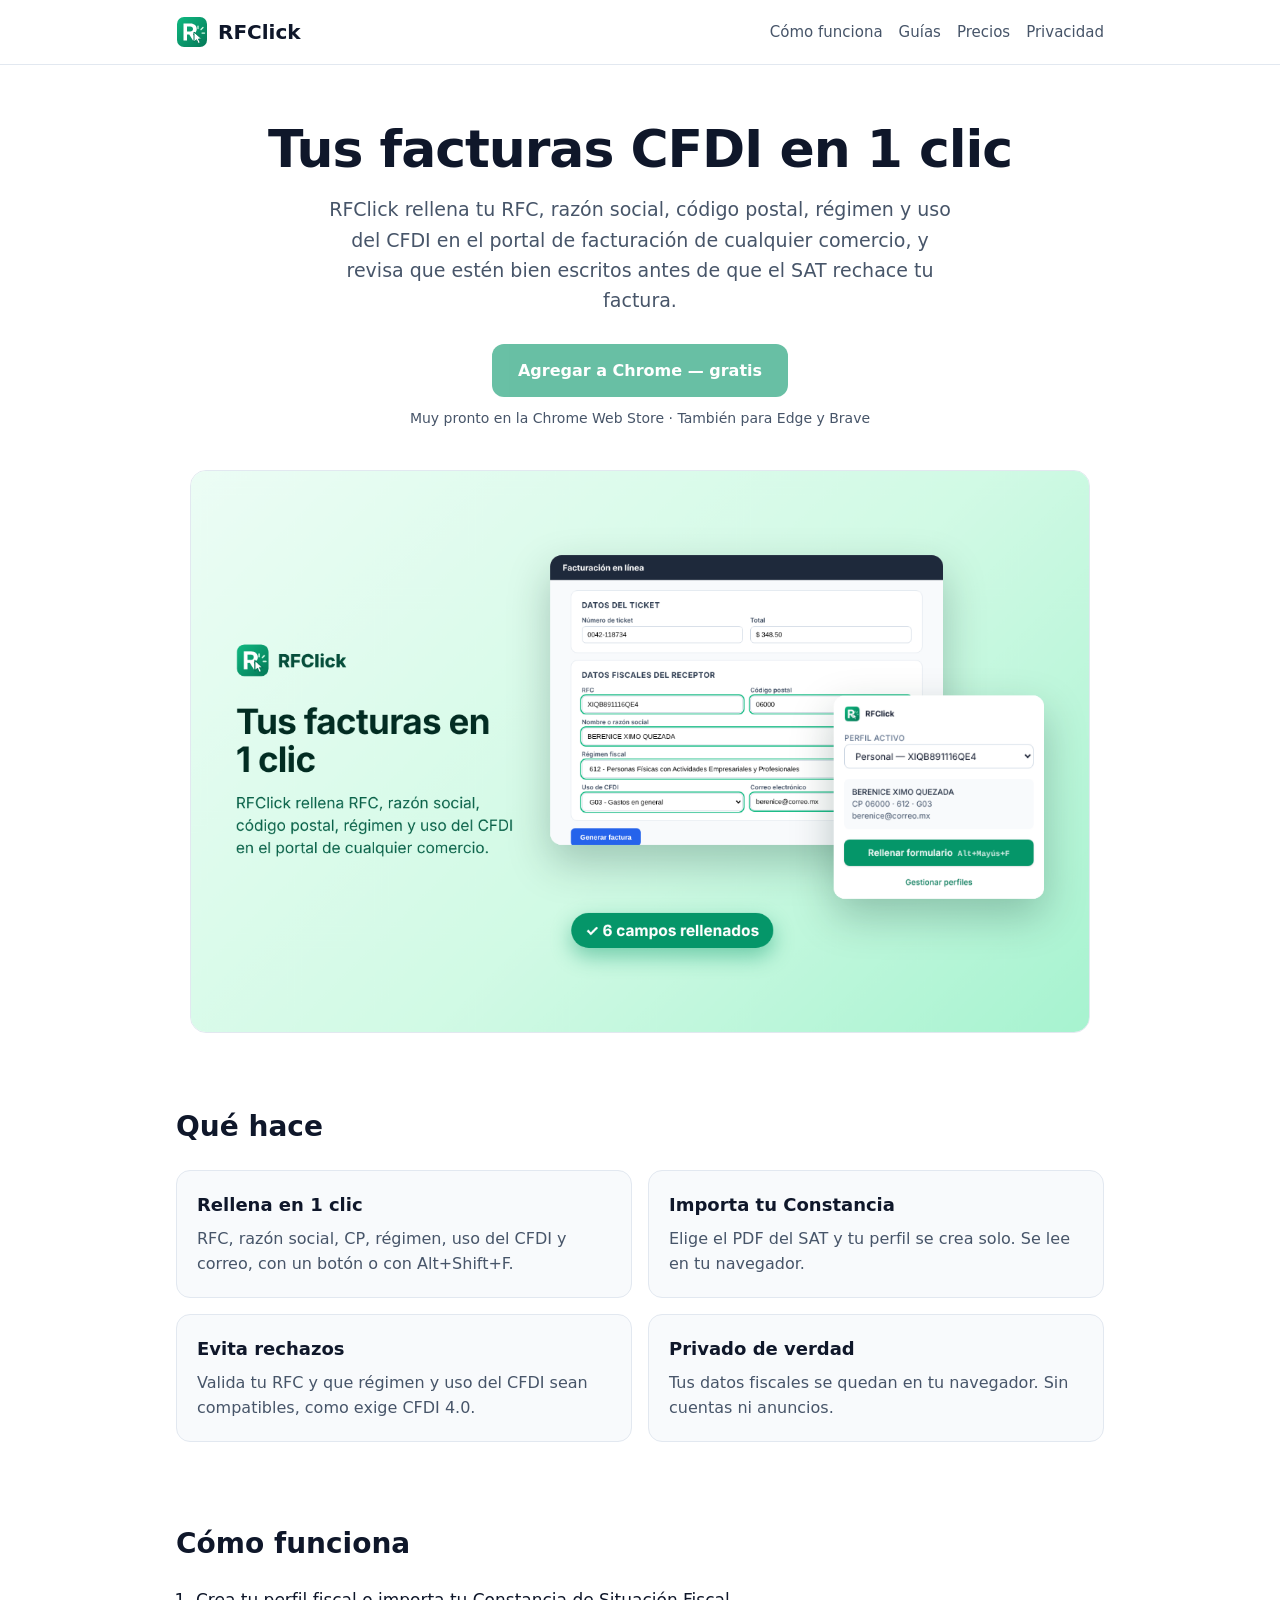
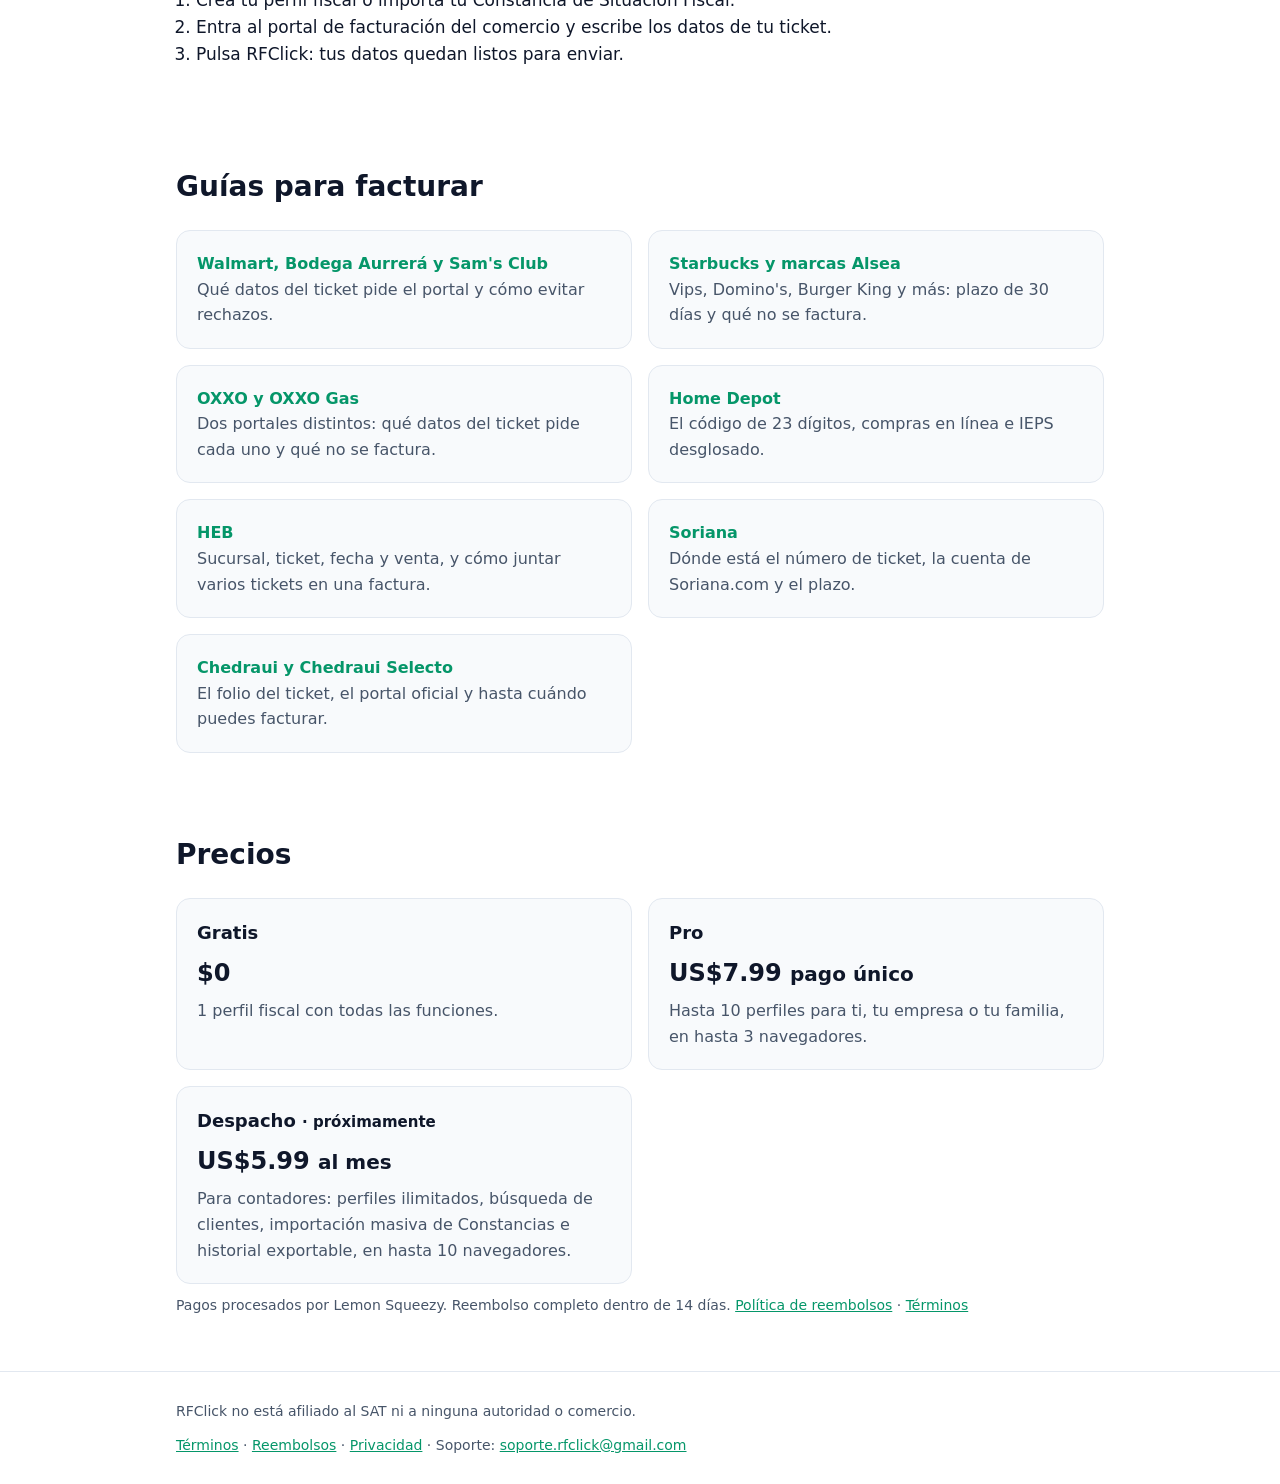
==== index.html @ 7af008f0 "Guías para facturar en Soriana y Chedraui Co-Authored-By: Claude Opus 5.5 <noreply@anthropic.com> Cl" ====
<!doctype html>
<html lang="es">
<head>
  <meta charset="utf-8">
  <meta name="viewport" content="width=device-width, initial-scale=1">
  <title>RFClick: autocompleta tus facturas CFDI en 1 clic</title>
  <meta name="description" content="Extensión para Chrome, Edge y Brave que rellena tu RFC, razón social, régimen y uso del CFDI en cualquier portal de facturación de México. Tus datos no salen de tu navegador.">
  <meta property="og:title" content="RFClick: tus facturas CFDI en 1 clic">
  <meta property="og:description" content="Rellena tus datos fiscales en cualquier portal de facturación de México. Tus datos no salen de tu navegador.">
  <meta property="og:image" content="https://angelomaiale.github.io/rfclick/img/og.png">
  <link rel="icon" href="img/favicon-32.png">
  <link rel="stylesheet" href="estilos.css">
</head>
<body>
  <header class="barra">
    <div class="contenedor">
      <a class="marca" href="./"><img src="img/icono.svg" alt="">RFClick</a>
      <nav><a href="#como">Cómo funciona</a><a href="#guias">Guías</a><a href="#precios">Precios</a><a href="privacidad.html">Privacidad</a></nav>
    </div>
  </header>

  <main>
    <div class="contenedor hero">
      <h1>Tus facturas CFDI en&nbsp;1&nbsp;clic</h1>
      <p>RFClick rellena tu RFC, razón social, código postal, régimen y uso del CFDI en el portal de facturación de cualquier comercio, y revisa que estén bien escritos antes de que el SAT rechace tu factura.</p>
      <!-- Cambiar href por el enlace de la Chrome Web Store al publicar -->
      <a class="boton" href="#" aria-disabled="true">Agregar a Chrome — gratis</a>
      <span class="nota">Muy pronto en la Chrome Web Store · También para Edge y Brave</span>
      <div class="captura"><img src="img/captura-es.png" alt="Portal de facturación con los datos fiscales rellenados por RFClick" width="1280" height="800"></div>
    </div>

    <section>
      <div class="contenedor">
        <h2>Qué hace</h2>
        <div class="rejilla">
          <div class="tarjeta"><h3>Rellena en 1 clic</h3><p>RFC, razón social, CP, régimen, uso del CFDI y correo, con un botón o con Alt+Shift+F.</p></div>
          <div class="tarjeta"><h3>Importa tu Constancia</h3><p>Elige el PDF del SAT y tu perfil se crea solo. Se lee en tu navegador.</p></div>
          <div class="tarjeta"><h3>Evita rechazos</h3><p>Valida tu RFC y que régimen y uso del CFDI sean compatibles, como exige CFDI 4.0.</p></div>
          <div class="tarjeta"><h3>Privado de verdad</h3><p>Tus datos fiscales se quedan en tu navegador. Sin cuentas ni anuncios.</p></div>
        </div>
      </div>
    </section>

    <section id="como">
      <div class="contenedor">
        <h2>Cómo funciona</h2>
        <ol class="pasos">
          <li>Crea tu perfil fiscal o importa tu Constancia de Situación Fiscal.</li>
          <li>Entra al portal de facturación del comercio y escribe los datos de tu ticket.</li>
          <li>Pulsa RFClick: tus datos quedan listos para enviar.</li>
        </ol>
      </div>
    </section>

    <section id="guias">
      <div class="contenedor">
        <h2>Guías para facturar</h2>
        <div class="rejilla lista-guias">
          <div class="tarjeta"><a href="facturar-walmart.html">Walmart, Bodega Aurrerá y Sam's Club</a><p>Qué datos del ticket pide el portal y cómo evitar rechazos.</p></div>
          <div class="tarjeta"><a href="facturar-starbucks.html">Starbucks y marcas Alsea</a><p>Vips, Domino's, Burger King y más: plazo de 30 días y qué no se factura.</p></div>
          <div class="tarjeta"><a href="facturar-oxxo.html">OXXO y OXXO Gas</a><p>Dos portales distintos: qué datos del ticket pide cada uno y qué no se factura.</p></div>
          <div class="tarjeta"><a href="facturar-home-depot.html">Home Depot</a><p>El código de 23 dígitos, compras en línea e IEPS desglosado.</p></div>
          <div class="tarjeta"><a href="facturar-heb.html">HEB</a><p>Sucursal, ticket, fecha y venta, y cómo juntar varios tickets en una factura.</p></div>
          <div class="tarjeta"><a href="facturar-soriana.html">Soriana</a><p>Dónde está el número de ticket, la cuenta de Soriana.com y el plazo.</p></div>
          <div class="tarjeta"><a href="facturar-chedraui.html">Chedraui y Chedraui Selecto</a><p>El folio del ticket, el portal oficial y hasta cuándo puedes facturar.</p></div>
        </div>
      </div>
    </section>

    <section class="precios" id="precios">
      <div class="contenedor">
        <h2>Precios</h2>
        <div class="rejilla">
          <div class="tarjeta"><h3>Gratis</h3><strong>$0</strong><p>1 perfil fiscal con todas las funciones.</p></div>
          <div class="tarjeta"><h3>Pro</h3><strong>US$7.99 <small>pago único</small></strong><p>Hasta 10 perfiles para ti, tu empresa o tu familia, en hasta 3 navegadores.</p></div>
          <div class="tarjeta"><h3>Despacho <small>· próximamente</small></h3><strong>US$5.99 <small>al mes</small></strong><p>Para contadores: perfiles ilimitados, búsqueda de clientes, importación masiva de Constancias e historial exportable, en hasta 10 navegadores.</p></div>
        </div>
        <p class="nota">Pagos procesados por Lemon Squeezy. Reembolso completo dentro de 14 días. <a href="reembolsos.html">Política de reembolsos</a> · <a href="terminos.html">Términos</a></p>
      </div>
    </section>
  </main>

  <footer>
    <div class="contenedor">
      <span>RFClick no está afiliado al SAT ni a ninguna autoridad o comercio.</span>
      <span><a href="terminos.html">Términos</a> · <a href="reembolsos.html">Reembolsos</a> · <a href="privacidad.html">Privacidad</a> · Soporte: <a href="mailto:soporte.rfclick@gmail.com">soporte.rfclick@gmail.com</a></span>
    </div>
  </footer>
</body>
</html>
---- estilos.css ----
:root {
  --verde: #059669;
  --verde-oscuro: #047857;
  --verde-claro: #ecfdf5;
  --tinta: #0f172a;
  --suave: #475569;
  --borde: #e2e8f0;
  --fondo: #ffffff;
  --tarjeta: #f8fafc;
}
@media (prefers-color-scheme: dark) {
  :root {
    --verde: #34d399;
    --verde-oscuro: #10b981;
    --verde-claro: #052e22;
    --tinta: #e2e8f0;
    --suave: #94a3b8;
    --borde: #1e293b;
    --fondo: #0b1120;
    --tarjeta: #111827;
  }
}
* { box-sizing: border-box; }
body {
  margin: 0;
  font-family: system-ui, -apple-system, "Segoe UI", Roboto, sans-serif;
  color: var(--tinta);
  background: var(--fondo);
  line-height: 1.6;
}
a { color: var(--verde); }
.contenedor { max-width: 960px; margin: 0 auto; padding: 0 16px; }
header.barra { border-bottom: 1px solid var(--borde); }
header.barra .contenedor { display: flex; align-items: center; justify-content: space-between; height: 64px; }
.marca { display: flex; align-items: center; gap: 10px; font-weight: 800; font-size: 20px; color: var(--tinta); text-decoration: none; }
.marca img { width: 32px; height: 32px; }
nav a { margin-left: 16px; text-decoration: none; color: var(--suave); font-size: 15px; }
.hero { padding: 56px 0 32px; text-align: center; }
.hero h1 { font-size: clamp(32px, 6vw, 52px); line-height: 1.1; margin: 0 0 16px; letter-spacing: -0.02em; }
.hero p { font-size: 19px; color: var(--suave); max-width: 640px; margin: 0 auto 28px; }
.boton {
  display: inline-block; background: var(--verde); color: #fff; text-decoration: none; font-weight: 700;
  padding: 14px 26px; border-radius: 12px;
}
.boton[aria-disabled="true"] { opacity: 0.6; pointer-events: none; }
.nota { display: block; margin-top: 10px; font-size: 14px; color: var(--suave); }
.captura { margin: 40px auto 0; max-width: 900px; border-radius: 16px; overflow: hidden; border: 1px solid var(--borde); }
.captura img { display: block; width: 100%; height: auto; }
section { padding: 40px 0; }
h2 { font-size: 28px; margin: 0 0 20px; }
.rejilla { display: grid; grid-template-columns: repeat(auto-fit, minmax(min(100%, 380px), 1fr)); gap: 16px; }
.tarjeta { background: var(--tarjeta); border: 1px solid var(--borde); border-radius: 14px; padding: 20px; }
.tarjeta h3 { margin: 0 0 6px; font-size: 18px; }
.tarjeta p { margin: 0; color: var(--suave); }
ol.pasos { padding-left: 20px; font-size: 17px; }
.precios .tarjeta strong { font-size: 24px; display: block; margin: 6px 0; }
footer { border-top: 1px solid var(--borde); padding: 28px 0; color: var(--suave); font-size: 14px; }
footer .contenedor { display: flex; flex-wrap: wrap; gap: 12px 24px; justify-content: space-between; }
.legal { max-width: 760px; }
.legal h1 { font-size: 34px; margin: 40px 0 8px; }
.legal table { width: 100%; border-collapse: collapse; font-size: 15px; }
.legal th, .legal td { text-align: left; border-bottom: 1px solid var(--borde); padding: 8px 6px; vertical-align: top; }
.legal .tabla { overflow-x: auto; }
.resumen { background: var(--verde-claro); border-radius: 12px; padding: 14px 18px; }

.guia h2 { margin-top: 32px; }
.guia code { background: var(--tarjeta); border: 1px solid var(--borde); border-radius: 6px; padding: 1px 6px; font-size: 0.92em; word-break: break-all; }
.cta { background: var(--verde-claro); border-radius: 16px; padding: 20px 22px; margin: 32px 0; }
.cta h2 { margin-top: 0; }
.lista-guias a { font-weight: 600; text-decoration: none; }
@media (max-width: 480px) {
  nav a { margin-left: 12px; font-size: 14px; }
  nav a[href="#como"] { display: none; }
}
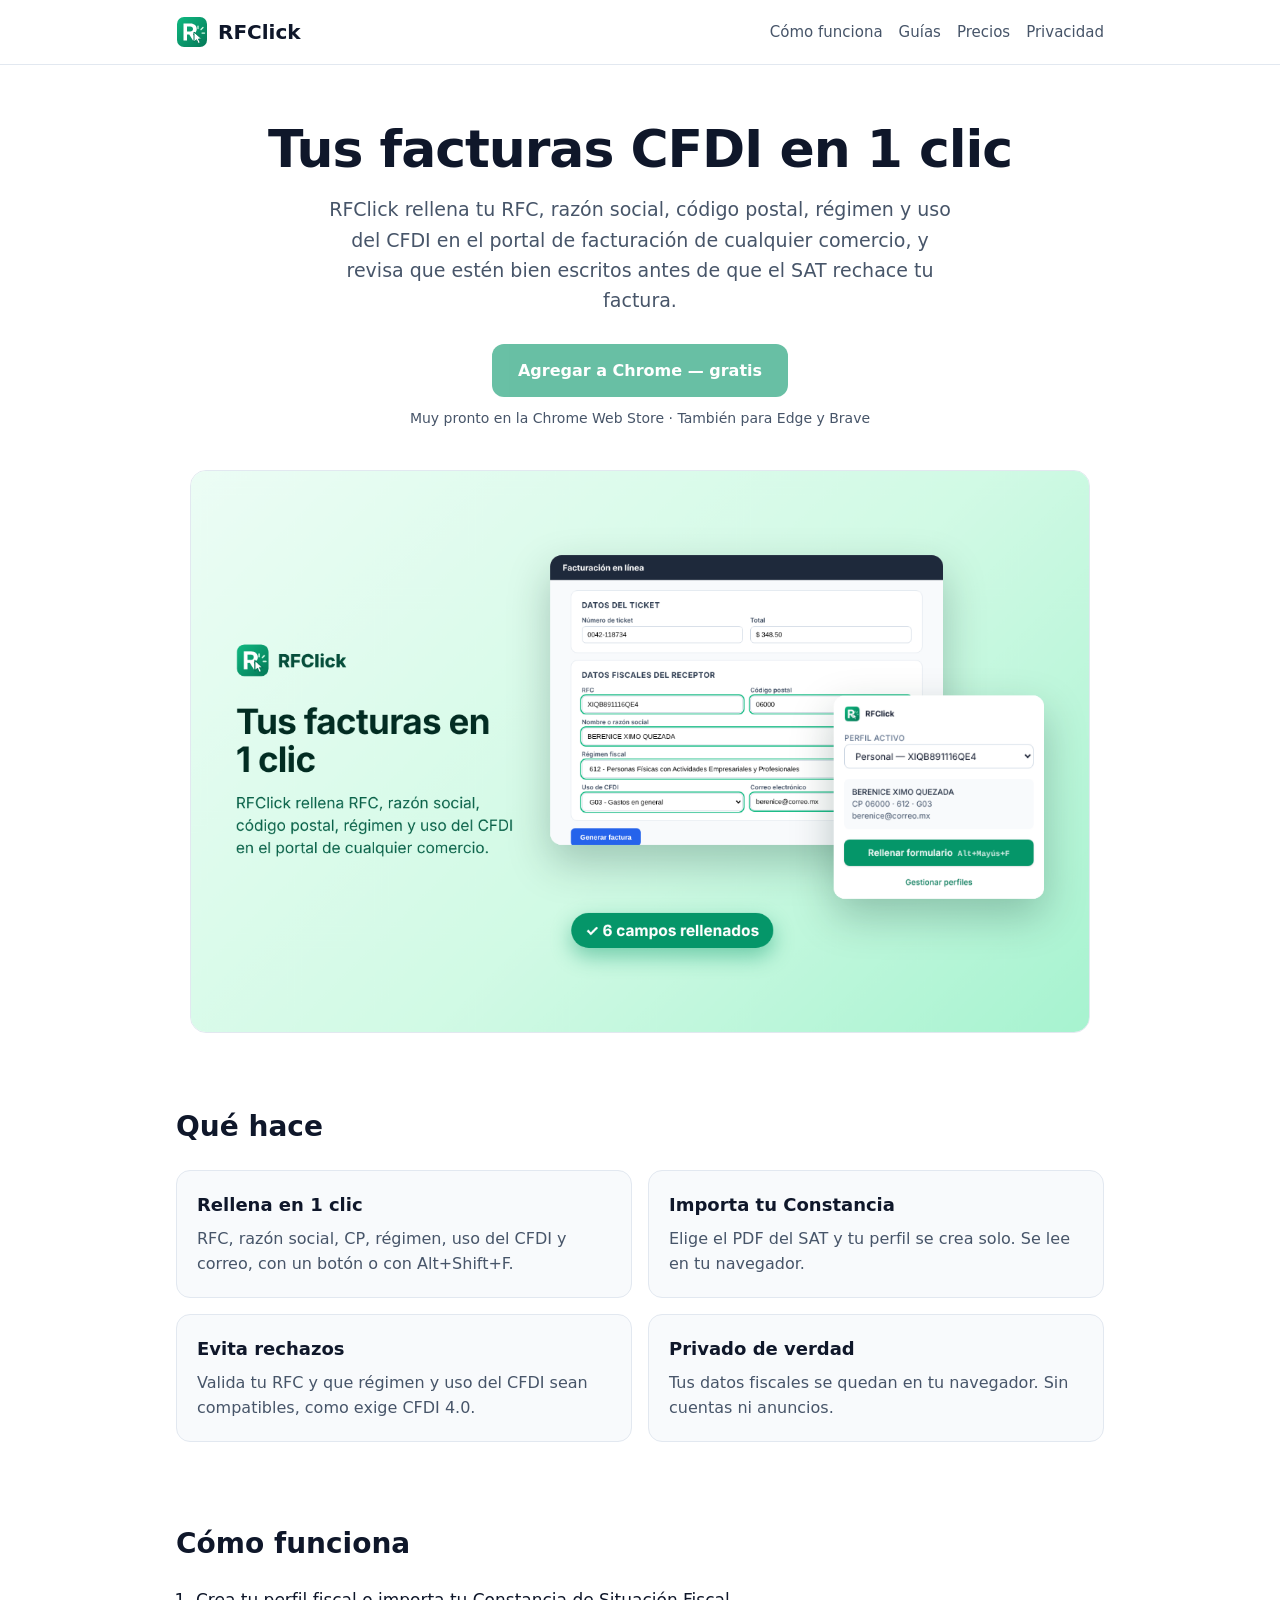
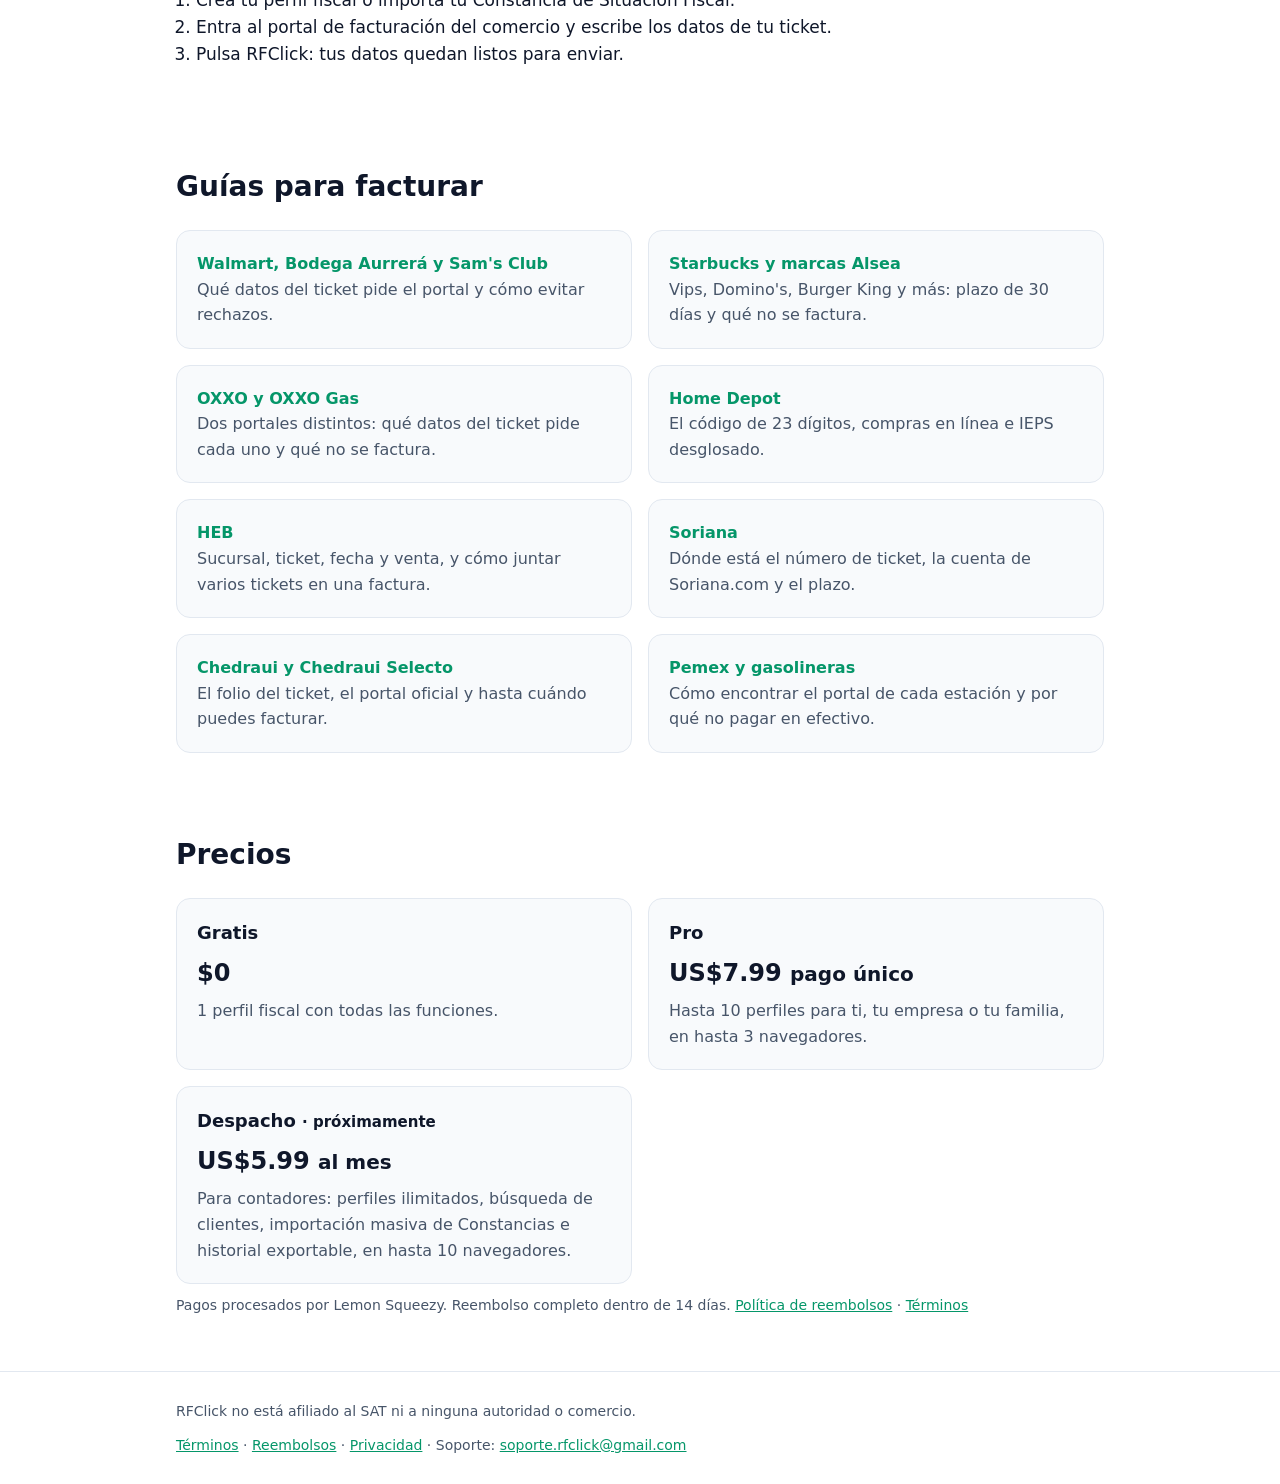
==== commit 54864aff: "Guía para facturar gasolina en Pemex y otras gasolineras Co-Authored-By: Claude Opus 5.5 <noreply@an" ====
--- a/index.html
+++ b/index.html
@@ -63,6 +63,7 @@
           <div class="tarjeta"><a href="facturar-heb.html">HEB</a><p>Sucursal, ticket, fecha y venta, y cómo juntar varios tickets en una factura.</p></div>
           <div class="tarjeta"><a href="facturar-soriana.html">Soriana</a><p>Dónde está el número de ticket, la cuenta de Soriana.com y el plazo.</p></div>
           <div class="tarjeta"><a href="facturar-chedraui.html">Chedraui y Chedraui Selecto</a><p>El folio del ticket, el portal oficial y hasta cuándo puedes facturar.</p></div>
+          <div class="tarjeta"><a href="facturar-gasolina.html">Pemex y gasolineras</a><p>Cómo encontrar el portal de cada estación y por qué no pagar en efectivo.</p></div>
         </div>
       </div>
     </section>
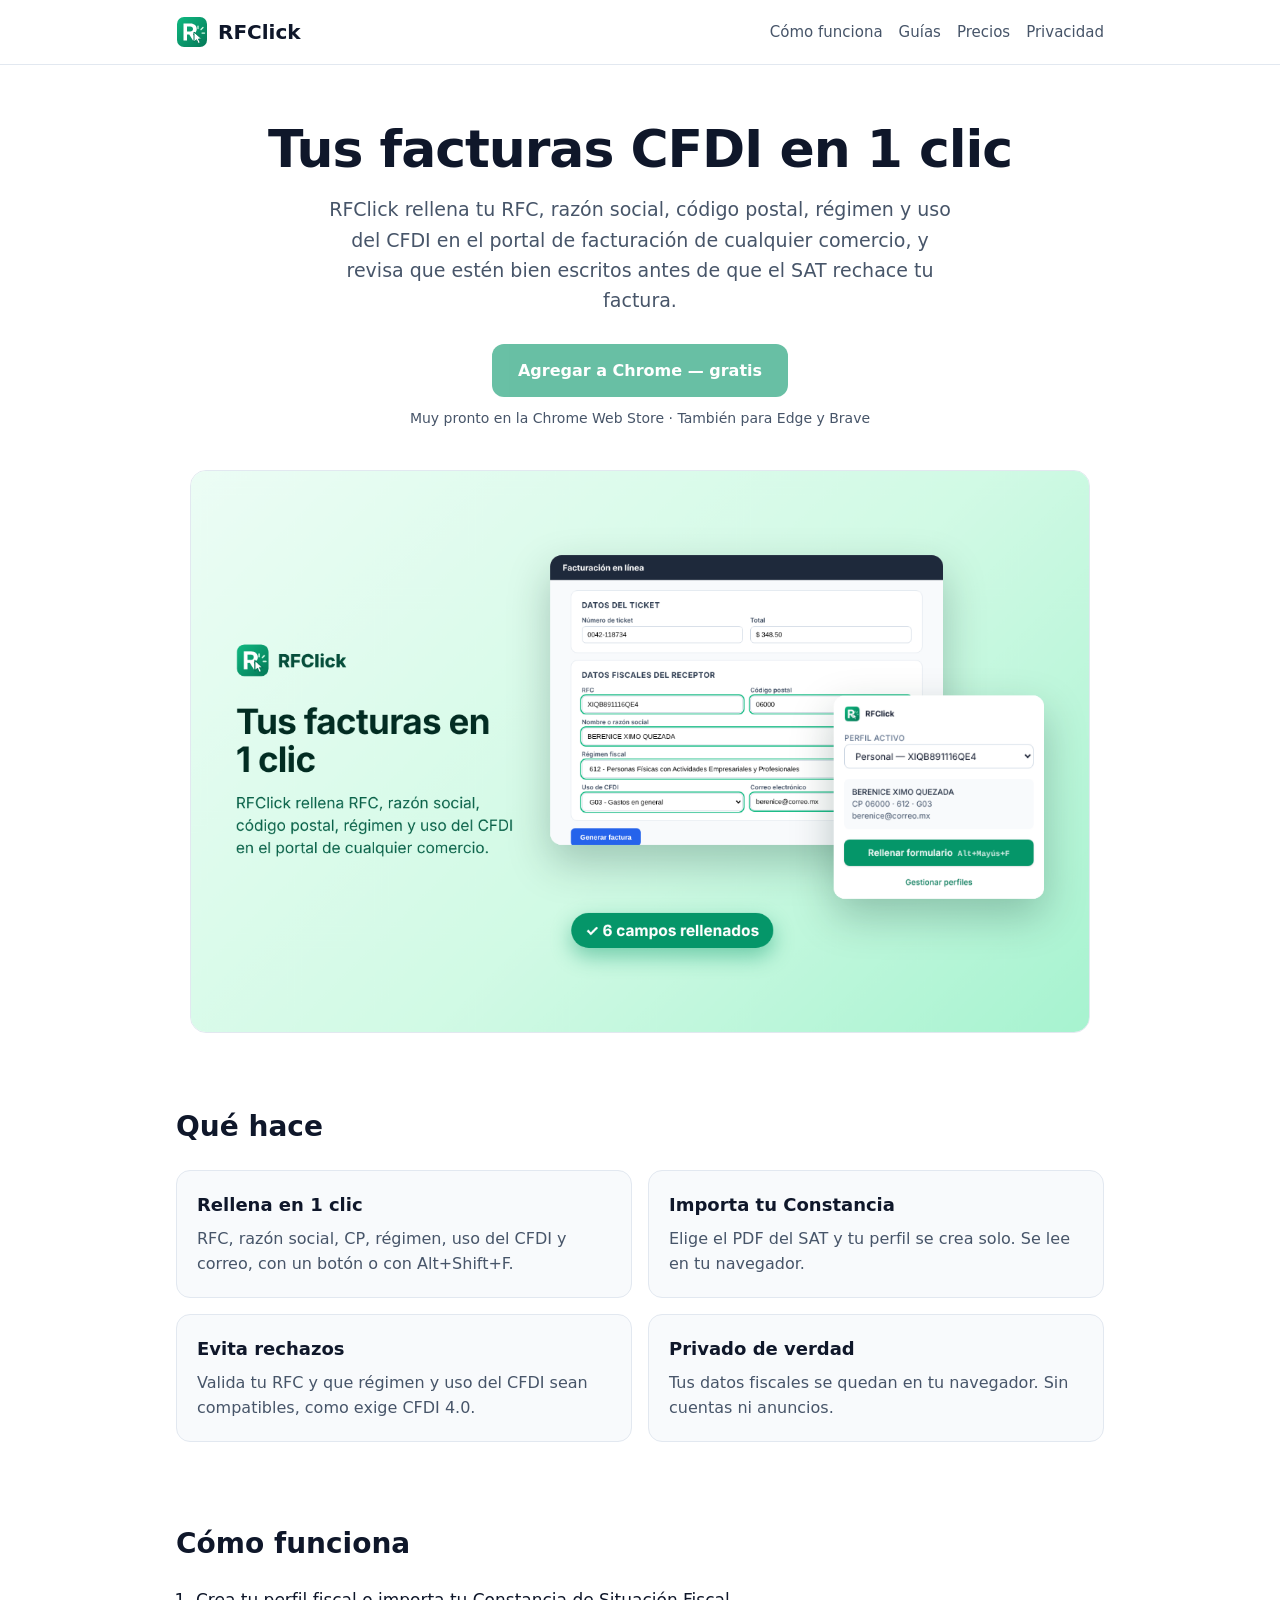
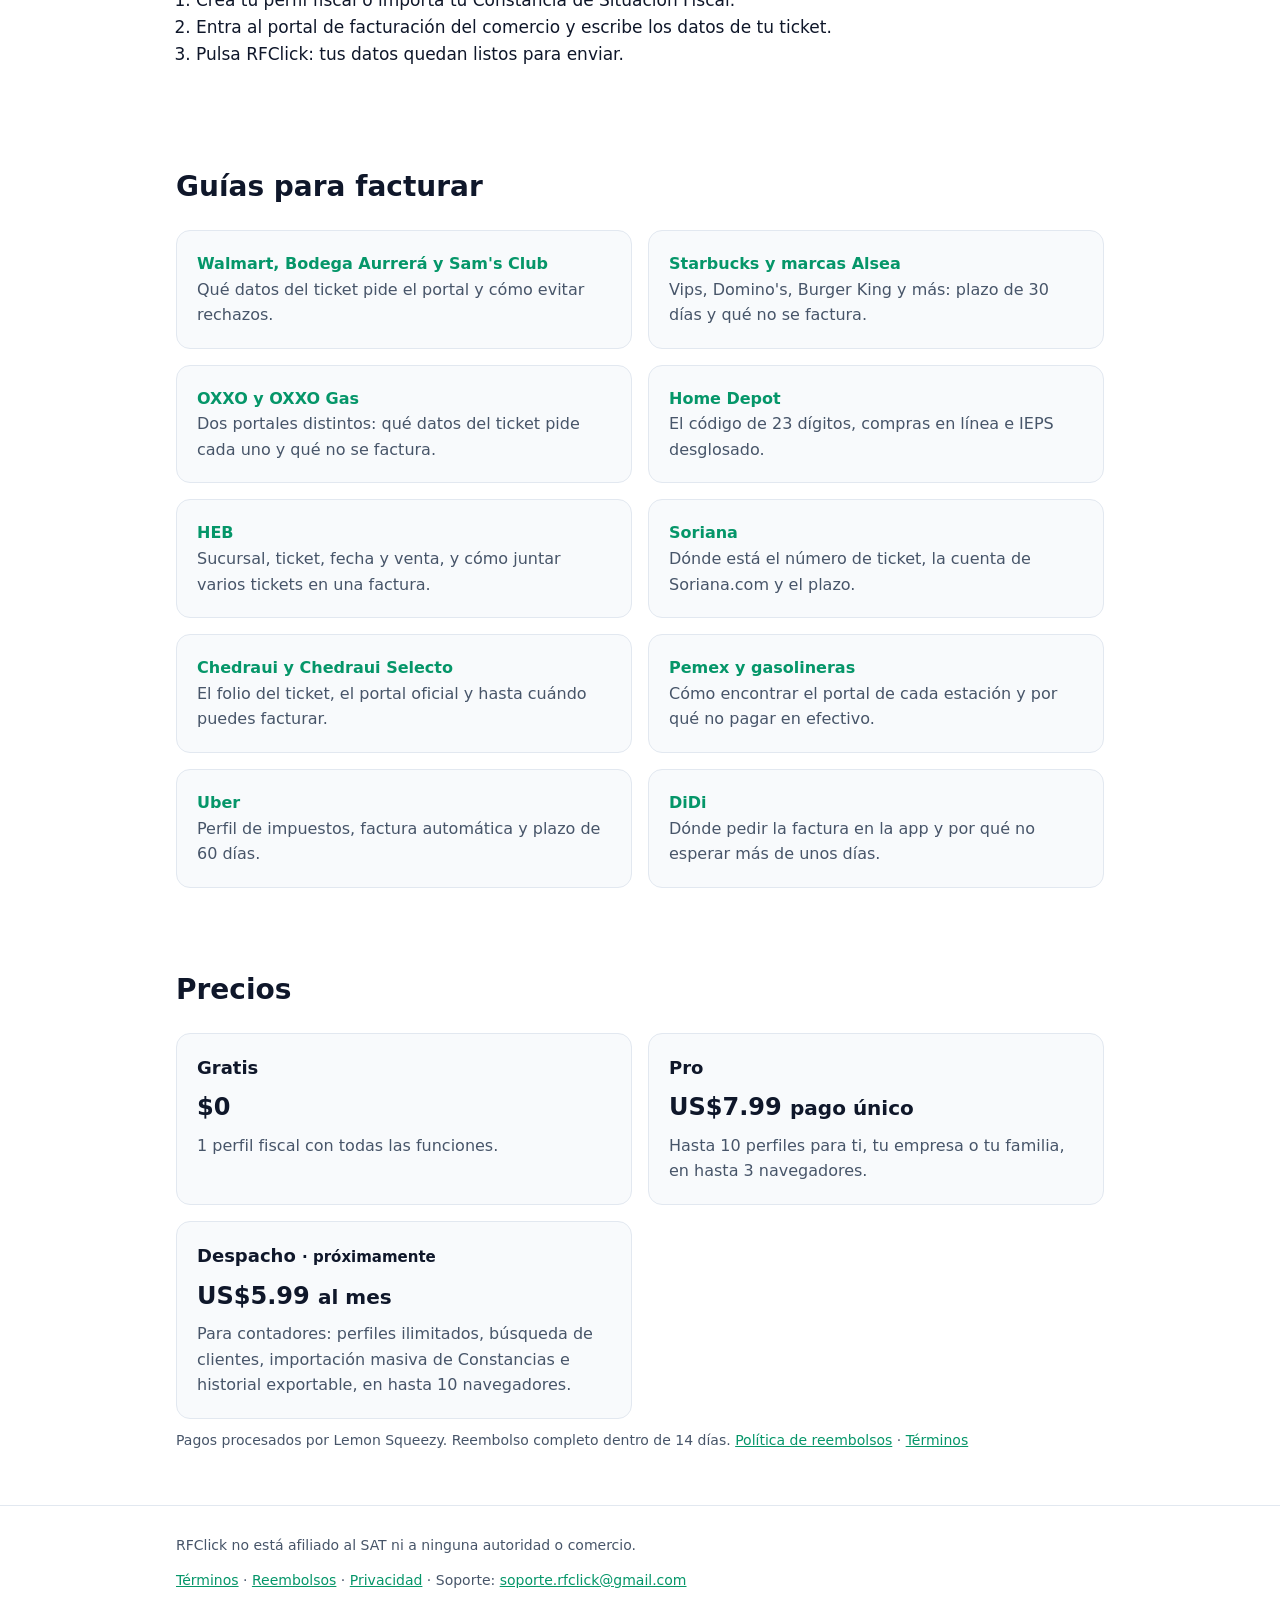
==== commit bd4f1330: "Guías para facturar viajes de Uber y DiDi Co-Authored-By: Claude Opus 5.5 <noreply@anthropic.com> Cl" ====
--- a/index.html
+++ b/index.html
@@ -64,6 +64,8 @@
           <div class="tarjeta"><a href="facturar-soriana.html">Soriana</a><p>Dónde está el número de ticket, la cuenta de Soriana.com y el plazo.</p></div>
           <div class="tarjeta"><a href="facturar-chedraui.html">Chedraui y Chedraui Selecto</a><p>El folio del ticket, el portal oficial y hasta cuándo puedes facturar.</p></div>
           <div class="tarjeta"><a href="facturar-gasolina.html">Pemex y gasolineras</a><p>Cómo encontrar el portal de cada estación y por qué no pagar en efectivo.</p></div>
+          <div class="tarjeta"><a href="facturar-uber.html">Uber</a><p>Perfil de impuestos, factura automática y plazo de 60 días.</p></div>
+          <div class="tarjeta"><a href="facturar-didi.html">DiDi</a><p>Dónde pedir la factura en la app y por qué no esperar más de unos días.</p></div>
         </div>
       </div>
     </section>
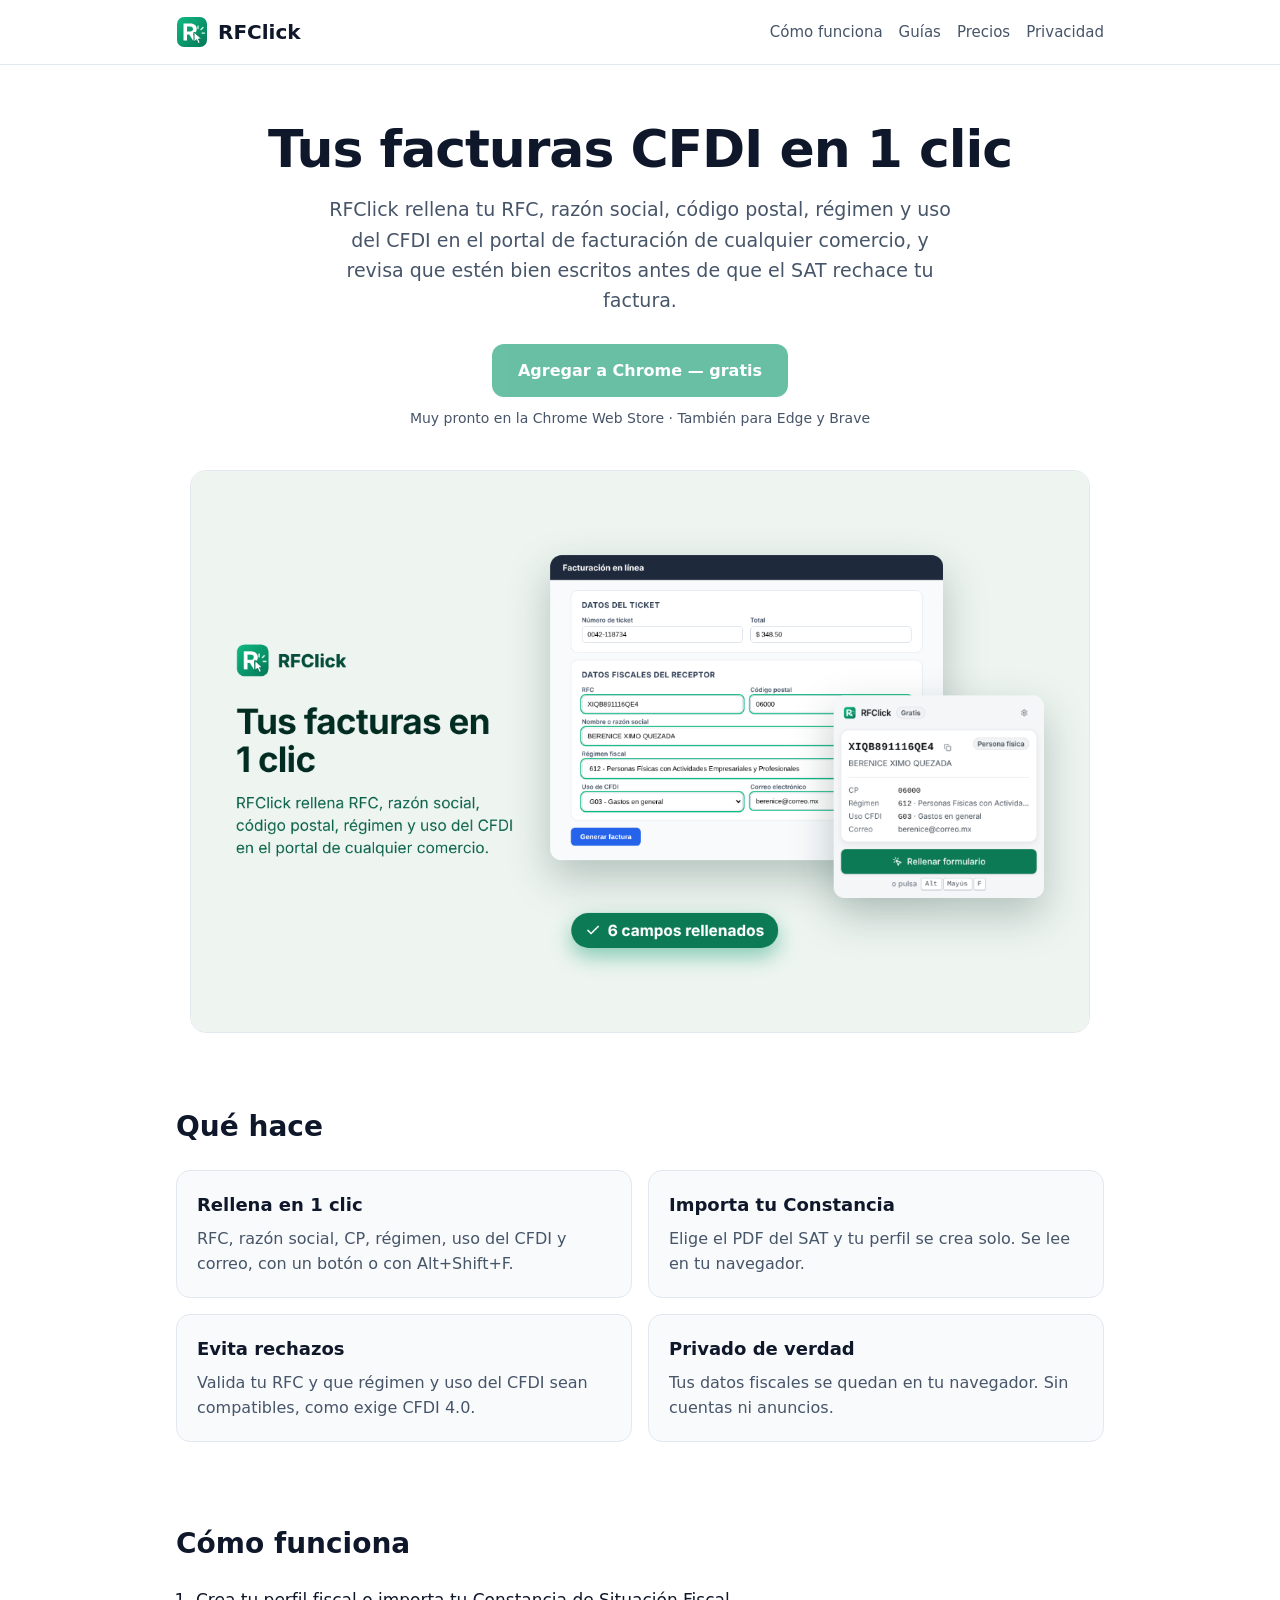
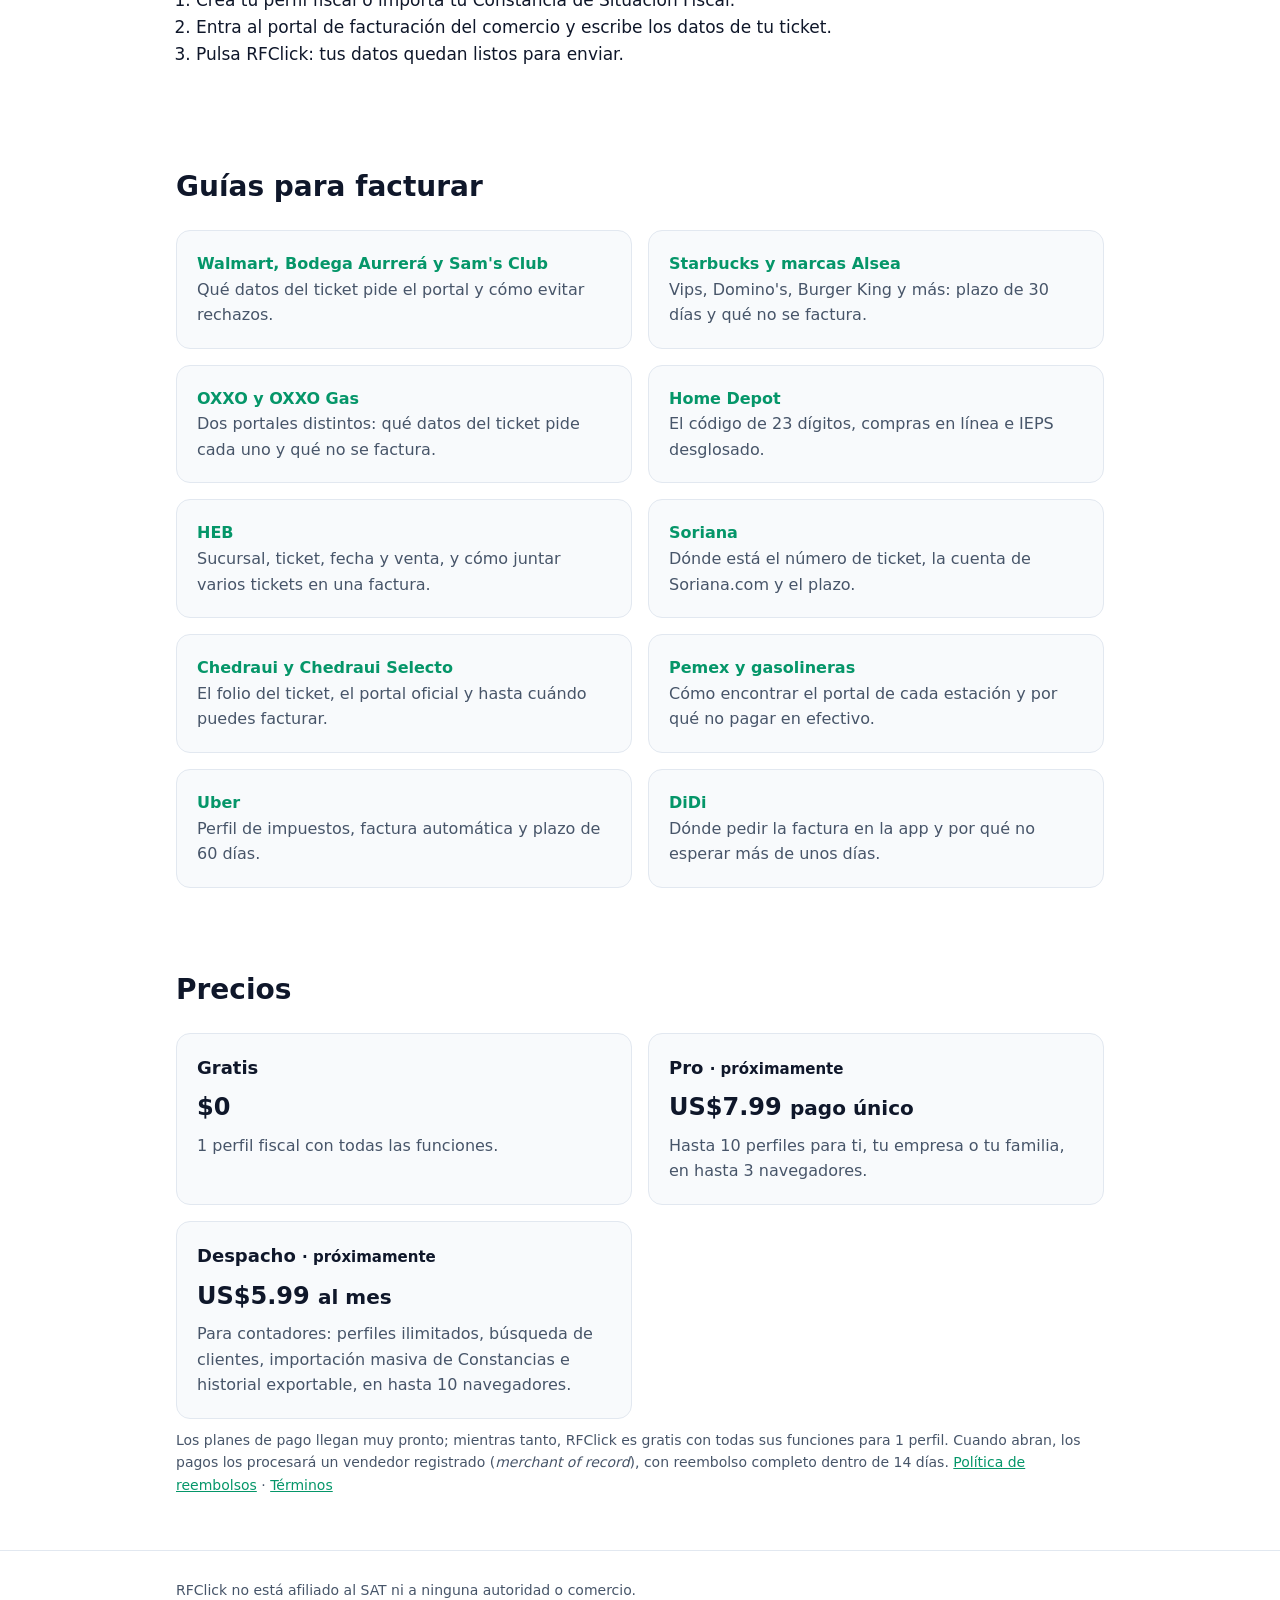
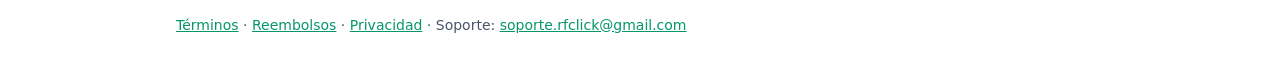
==== commit 73c28731: "Precios: Pro y Despacho próximamente; lanzamiento gratuito Co-Authored-By: Claude Opus 5.5 <noreply@" ====
--- a/index.html
+++ b/index.html
@@ -3,6 +3,7 @@
 <head>
   <meta charset="utf-8">
   <meta name="viewport" content="width=device-width, initial-scale=1">
+  <meta name="google-site-verification" content="fw6QO6agzK0HU65-C_-cntgE5qJfKwTiI4Im1Z3Kgg8">
   <title>RFClick: autocompleta tus facturas CFDI en 1 clic</title>
   <meta name="description" content="Extensión para Chrome, Edge y Brave que rellena tu RFC, razón social, régimen y uso del CFDI en cualquier portal de facturación de México. Tus datos no salen de tu navegador.">
   <meta property="og:title" content="RFClick: tus facturas CFDI en 1 clic">
@@ -23,7 +24,7 @@
     <div class="contenedor hero">
       <h1>Tus facturas CFDI en&nbsp;1&nbsp;clic</h1>
       <p>RFClick rellena tu RFC, razón social, código postal, régimen y uso del CFDI en el portal de facturación de cualquier comercio, y revisa que estén bien escritos antes de que el SAT rechace tu factura.</p>
-      <!-- Cambiar href por el enlace de la Chrome Web Store al publicar -->
+      <!-- Al aprobarse: href="https://chromewebstore.google.com/detail/gjjafhhjfgjnniikjbikakhfceembgin" y quitar aria-disabled -->
       <a class="boton" href="#" aria-disabled="true">Agregar a Chrome — gratis</a>
       <span class="nota">Muy pronto en la Chrome Web Store · También para Edge y Brave</span>
       <div class="captura"><img src="img/captura-es.png" alt="Portal de facturación con los datos fiscales rellenados por RFClick" width="1280" height="800"></div>
@@ -75,10 +76,10 @@
         <h2>Precios</h2>
         <div class="rejilla">
           <div class="tarjeta"><h3>Gratis</h3><strong>$0</strong><p>1 perfil fiscal con todas las funciones.</p></div>
-          <div class="tarjeta"><h3>Pro</h3><strong>US$7.99 <small>pago único</small></strong><p>Hasta 10 perfiles para ti, tu empresa o tu familia, en hasta 3 navegadores.</p></div>
+          <div class="tarjeta"><h3>Pro <small>· próximamente</small></h3><strong>US$7.99 <small>pago único</small></strong><p>Hasta 10 perfiles para ti, tu empresa o tu familia, en hasta 3 navegadores.</p></div>
           <div class="tarjeta"><h3>Despacho <small>· próximamente</small></h3><strong>US$5.99 <small>al mes</small></strong><p>Para contadores: perfiles ilimitados, búsqueda de clientes, importación masiva de Constancias e historial exportable, en hasta 10 navegadores.</p></div>
         </div>
-        <p class="nota">Pagos procesados por Lemon Squeezy. Reembolso completo dentro de 14 días. <a href="reembolsos.html">Política de reembolsos</a> · <a href="terminos.html">Términos</a></p>
+        <p class="nota">Los planes de pago llegan muy pronto; mientras tanto, RFClick es gratis con todas sus funciones para 1 perfil. Cuando abran, los pagos los procesará un vendedor registrado (<em>merchant of record</em>), con reembolso completo dentro de 14 días. <a href="reembolsos.html">Política de reembolsos</a> · <a href="terminos.html">Términos</a></p>
       </div>
     </section>
   </main>
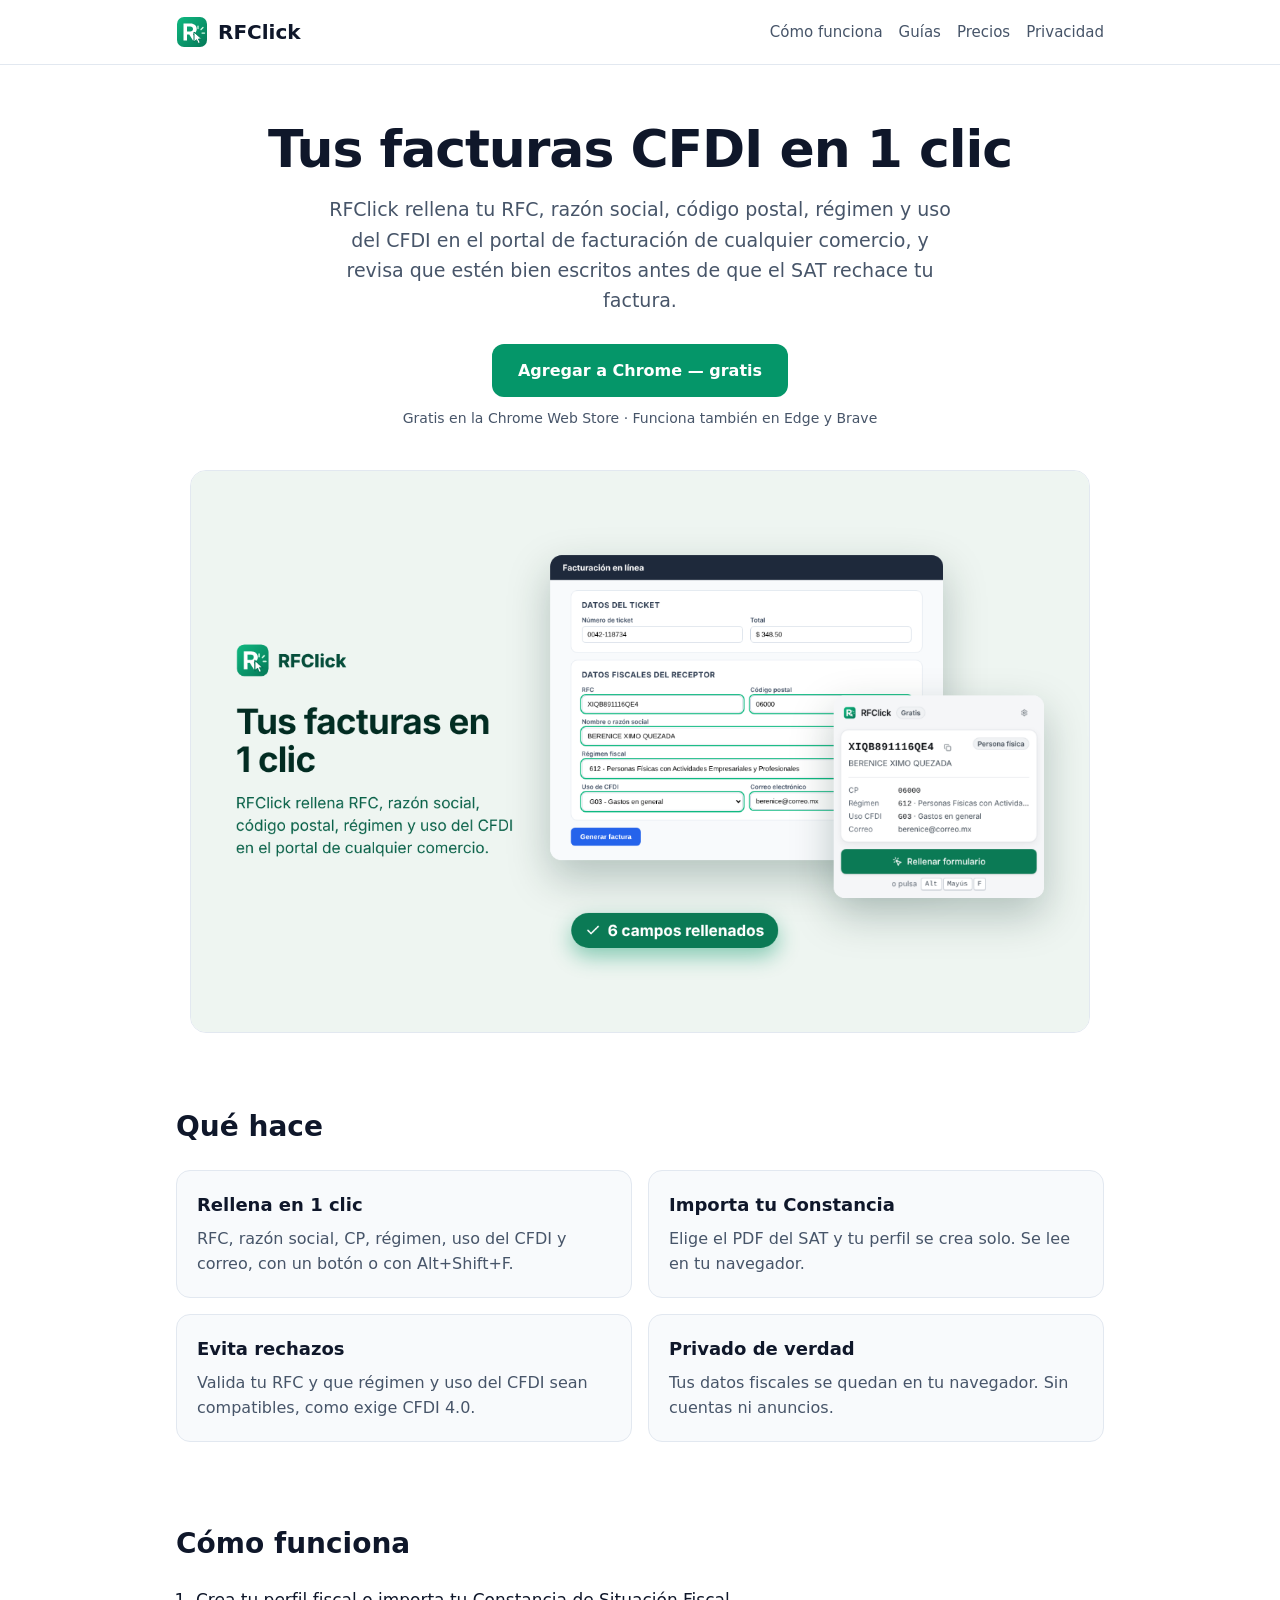
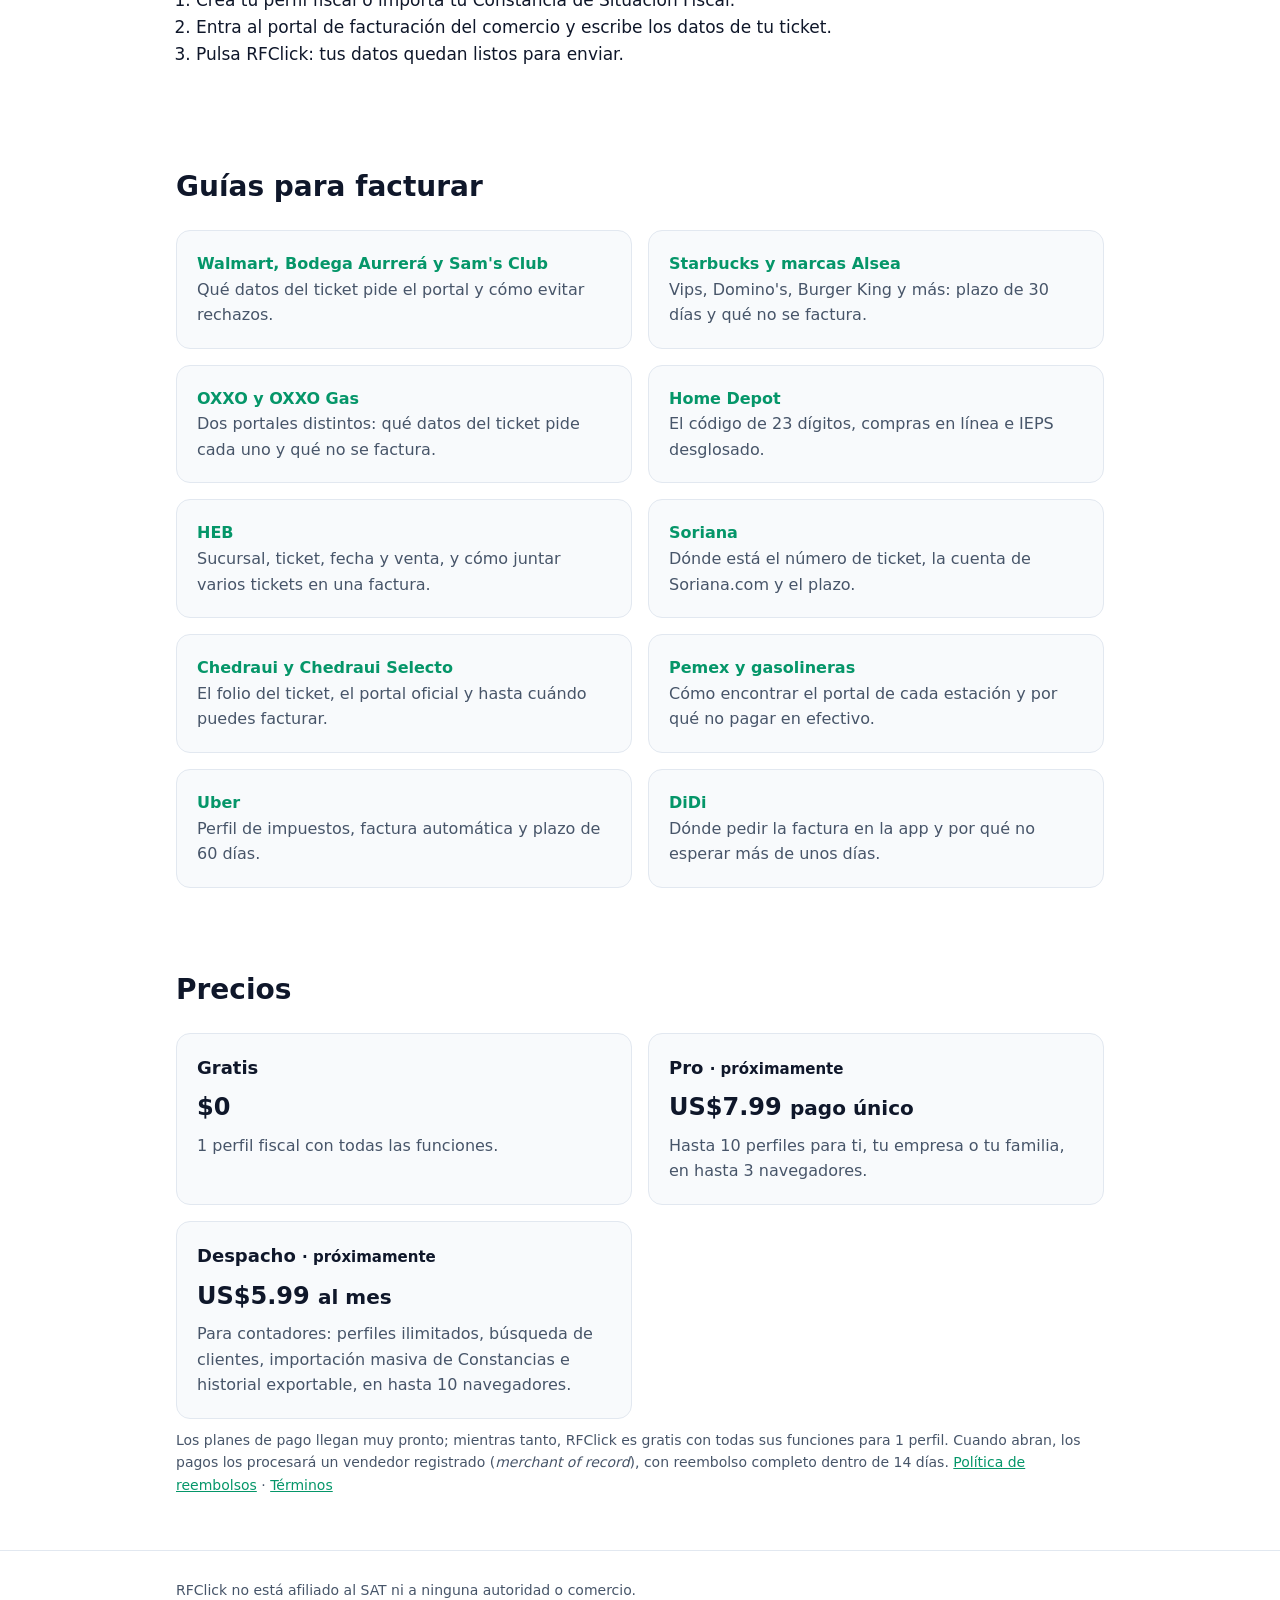
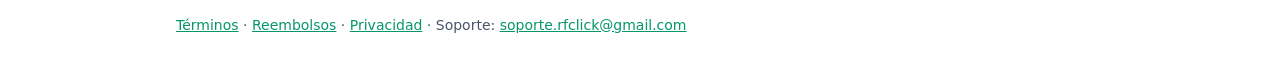
==== commit 28c2dd32: "RFClick ya está en la Chrome Web Store: botones de instalación activos Co-Authored-By: Claude Opus 5" ====
--- a/index.html
+++ b/index.html
@@ -4,6 +4,7 @@
   <meta charset="utf-8">
   <meta name="viewport" content="width=device-width, initial-scale=1">
   <meta name="google-site-verification" content="fw6QO6agzK0HU65-C_-cntgE5qJfKwTiI4Im1Z3Kgg8">
+  <meta name="google-site-verification" content="20xLlDbjpMiV_OwzNVL2_Nq7ePoPBomEgsbLSlx9EB4">
   <title>RFClick: autocompleta tus facturas CFDI en 1 clic</title>
   <meta name="description" content="Extensión para Chrome, Edge y Brave que rellena tu RFC, razón social, régimen y uso del CFDI en cualquier portal de facturación de México. Tus datos no salen de tu navegador.">
   <meta property="og:title" content="RFClick: tus facturas CFDI en 1 clic">
@@ -24,9 +25,8 @@
     <div class="contenedor hero">
       <h1>Tus facturas CFDI en&nbsp;1&nbsp;clic</h1>
       <p>RFClick rellena tu RFC, razón social, código postal, régimen y uso del CFDI en el portal de facturación de cualquier comercio, y revisa que estén bien escritos antes de que el SAT rechace tu factura.</p>
-      <!-- Al aprobarse: href="https://chromewebstore.google.com/detail/gjjafhhjfgjnniikjbikakhfceembgin" y quitar aria-disabled -->
-      <a class="boton" href="#" aria-disabled="true">Agregar a Chrome — gratis</a>
-      <span class="nota">Muy pronto en la Chrome Web Store · También para Edge y Brave</span>
+      <a class="boton" href="https://chromewebstore.google.com/detail/gjjafhhjfgjnniikjbikakhfceembgin">Agregar a Chrome — gratis</a>
+      <span class="nota">Gratis en la Chrome Web Store · Funciona también en Edge y Brave</span>
       <div class="captura"><img src="img/captura-es.png" alt="Portal de facturación con los datos fiscales rellenados por RFClick" width="1280" height="800"></div>
     </div>
 
